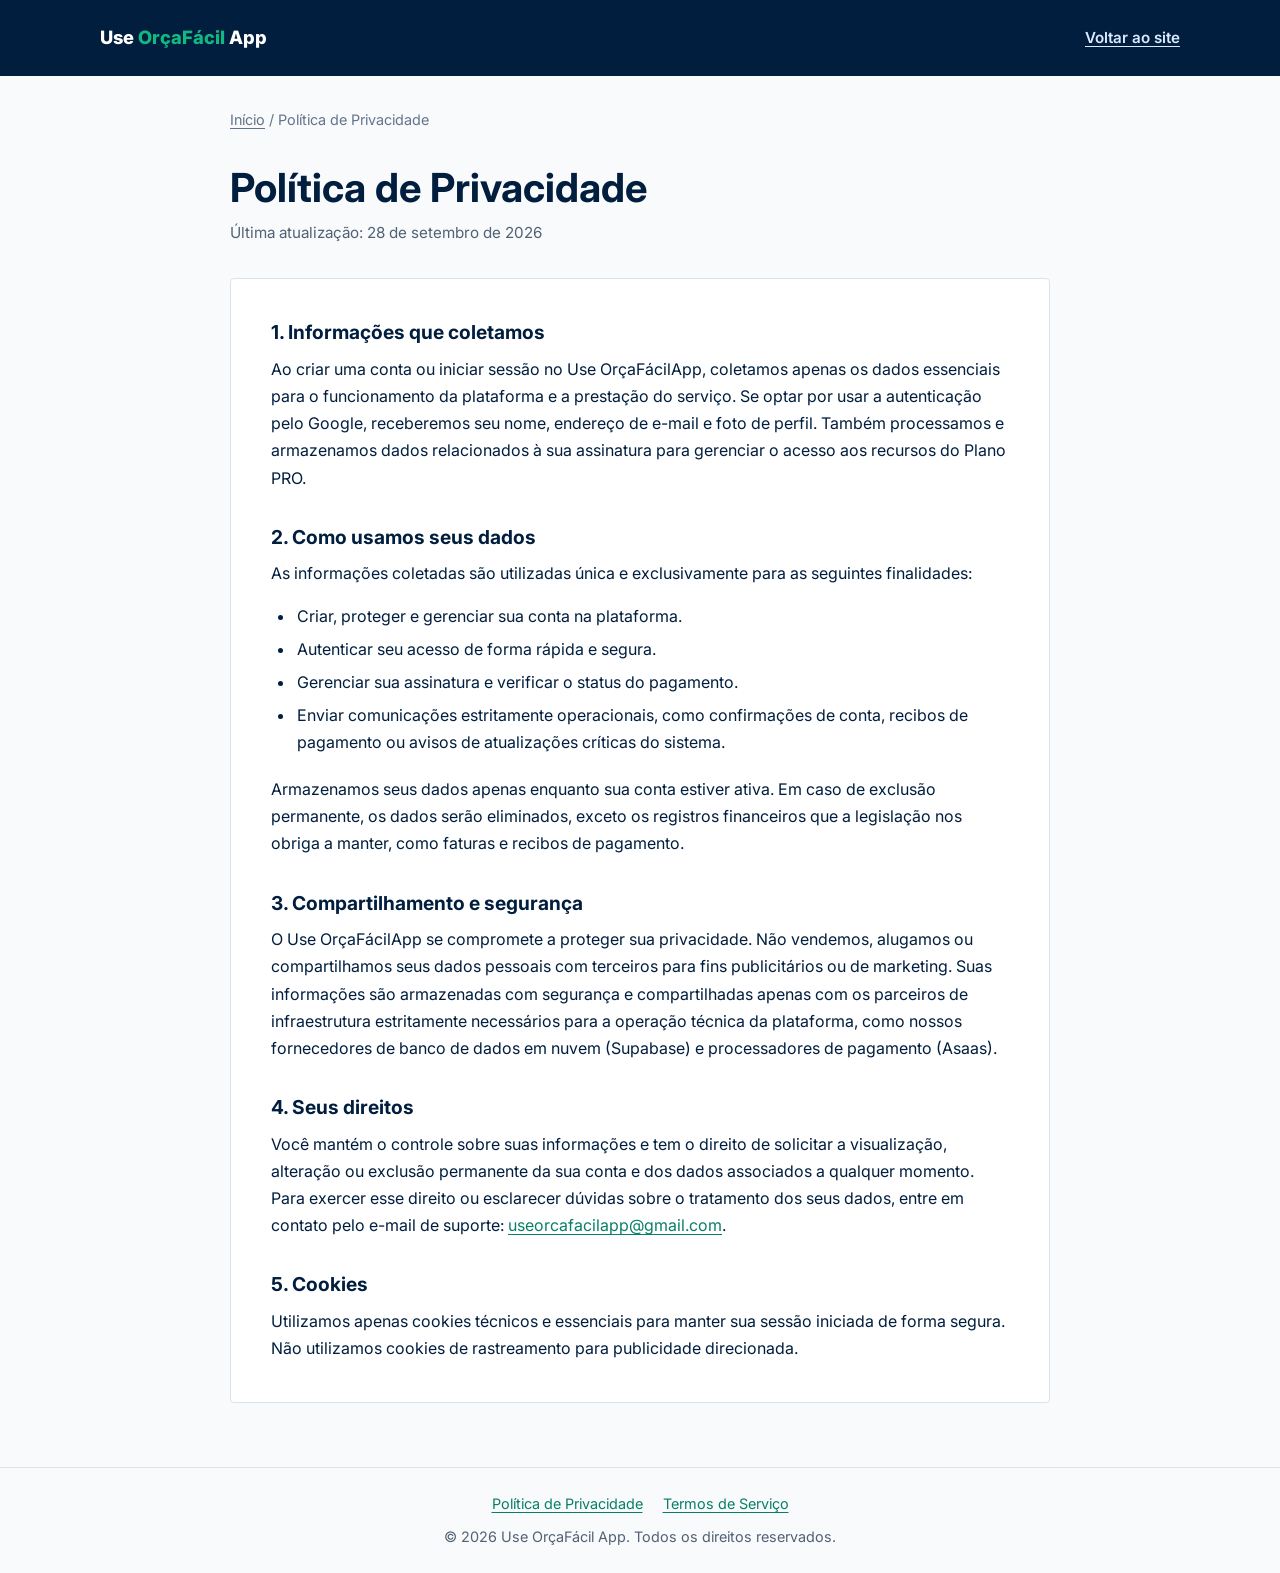
==== privacidade.html @ 3b7326a0 "Inclusão da Política de Privacidade e Termos de Serviço" ====
<!DOCTYPE html>
<html lang="pt-BR">

<head>
    <meta charset="UTF-8">
    <meta name="viewport" content="width=device-width, initial-scale=1.0">
    <meta name="theme-color" content="#011e3e">
    <meta name="description" content="Política de Privacidade do Use OrçaFácil App.">
    <title>Política de Privacidade | Use OrçaFácil App</title>
    <link rel="preconnect" href="https://fonts.googleapis.com">
    <link rel="preconnect" href="https://fonts.gstatic.com" crossorigin>
    <link href="https://fonts.googleapis.com/css2?family=Inter:wght@400;500;600;700;800&display=swap" rel="stylesheet">
    <link rel="stylesheet" href="assets/legal.css">
</head>

<body>
    <header class="legal-header">
        <div class="legal-header-inner">
            <a class="legal-brand" href="index.html">Use <span>OrçaFácil</span> App</a>
            <a class="back-link" href="index.html">Voltar ao site</a>
        </div>
    </header>

    <main class="legal-main">
        <p class="breadcrumb"><a href="index.html">Início</a> / Política de Privacidade</p>
        <h1>Política de Privacidade</h1>
        <p class="updated-at">Última atualização: 28 de setembro de 2026</p>

        <article class="legal-content" aria-label="Texto da Política de Privacidade">
            <h2>1. Informações que coletamos</h2>
            <p>Ao criar uma conta ou iniciar sessão no Use OrçaFácilApp, coletamos apenas os dados essenciais para o
                funcionamento da plataforma e a prestação do serviço. Se optar por usar a autenticação pelo Google,
                receberemos seu nome, endereço de e-mail e foto de perfil. Também processamos e armazenamos dados
                relacionados à sua assinatura para gerenciar o acesso aos recursos do Plano PRO.</p>

            <h2>2. Como usamos seus dados</h2>
            <p>As informações coletadas são utilizadas única e exclusivamente para as seguintes finalidades:</p>
            <ul>
                <li>Criar, proteger e gerenciar sua conta na plataforma.</li>
                <li>Autenticar seu acesso de forma rápida e segura.</li>
                <li>Gerenciar sua assinatura e verificar o status do pagamento.</li>
                <li>Enviar comunicações estritamente operacionais, como confirmações de conta, recibos de pagamento ou
                    avisos de atualizações críticas do sistema.</li>
            </ul>
            <p>Armazenamos seus dados apenas enquanto sua conta estiver ativa. Em caso de exclusão permanente, os dados
                serão eliminados, exceto os registros financeiros que a legislação nos obriga a manter, como faturas e
                recibos de pagamento.</p>

            <h2>3. Compartilhamento e segurança</h2>
            <p>O Use OrçaFácilApp se compromete a proteger sua privacidade. Não vendemos, alugamos ou compartilhamos
                seus
                dados pessoais com terceiros para fins publicitários ou de marketing. Suas informações são armazenadas
                com segurança e compartilhadas apenas com os parceiros de infraestrutura estritamente necessários para
                a operação técnica da plataforma, como nossos fornecedores de banco de dados em nuvem (Supabase) e
                processadores de pagamento (Asaas).</p>

            <h2>4. Seus direitos</h2>
            <p>Você mantém o controle sobre suas informações e tem o direito de solicitar a visualização, alteração ou
                exclusão permanente da sua conta e dos dados associados a qualquer momento. Para exercer esse direito ou
                esclarecer dúvidas sobre o tratamento dos seus dados, entre em contato pelo e-mail de suporte:
                <a href="mailto:useorcafacilapp@gmail.com">useorcafacilapp@gmail.com</a>.
            </p>

            <h2>5. Cookies</h2>
            <p>Utilizamos apenas cookies técnicos e essenciais para manter sua sessão iniciada de forma segura. Não
                utilizamos cookies de rastreamento para publicidade direcionada.</p>
        </article>
    </main>

    <footer class="legal-footer">
        <nav aria-label="Documentos legais">
            <a href="privacidade.html" aria-current="page">Política de Privacidade</a>
            <a href="termos-de-servico.html">Termos de Serviço</a>
        </nav>
        <p>&copy; 2026 Use OrçaFácil App. Todos os direitos reservados.</p>
    </footer>
</body>

</html>
---- assets/legal.css ----
:root {
    color-scheme: light;
    font-family: 'Inter', sans-serif;
    color: #011e3e;
    background: #f8fafc;
    font-synthesis: none;
    text-rendering: optimizeLegibility;
}

* {
    box-sizing: border-box;
}

body {
    min-width: 320px;
    min-height: 100vh;
    margin: 0;
    background: #f8fafc;
    line-height: 1.7;
}

a {
    color: #087f67;
    text-underline-offset: 0.2em;
}

a:hover {
    color: #055f50;
}

:focus-visible {
    outline: 3px solid #10b981;
    outline-offset: 3px;
}

.legal-header {
    background: #011e3e;
    color: #fff;
}

.legal-header-inner {
    display: flex;
    align-items: center;
    justify-content: space-between;
    gap: 1rem;
    width: min(100% - 2.5rem, 1080px);
    min-height: 76px;
    margin: 0 auto;
}

.legal-brand {
    color: #fff;
    font-size: 1.15rem;
    font-weight: 800;
    text-decoration: none;
}

.legal-brand span {
    color: #10b981;
}

.back-link {
    color: #dbeafe;
    font-size: 0.95rem;
    font-weight: 600;
}

.back-link:hover {
    color: #fff;
}

.legal-main {
    width: min(100% - 2.5rem, 820px);
    margin: 0 auto;
    padding: 2rem 0 4rem;
}

.breadcrumb {
    margin: 0 0 2rem;
    color: #64748b;
    font-size: 0.9rem;
}

.breadcrumb a {
    color: inherit;
}

.legal-main h1 {
    margin: 0 0 0.5rem;
    font-size: 2.5rem;
    line-height: 1.2;
}

.updated-at {
    margin: 0 0 2rem;
    color: #526174;
    font-size: 0.95rem;
}

.legal-content {
    padding: clamp(1.25rem, 5vw, 2.5rem);
    border: 1px solid #dbe3ea;
    border-radius: 4px;
    background: #fff;
}

.legal-content p {
    margin: 0 0 1rem;
}

.legal-content h2 {
    margin: 2rem 0 0.6rem;
    font-size: 1.2rem;
    line-height: 1.4;
}

.legal-content h2:first-child {
    margin-top: 0;
}

.legal-content ul {
    margin: 0 0 1.25rem;
    padding-inline-start: 1.5rem;
}

.legal-content li {
    margin-bottom: 0.35rem;
    padding-inline-start: 0.15rem;
}

.legal-content li:last-child {
    margin-bottom: 0;
}

.legal-content p:last-child {
    margin-bottom: 0;
}

.paste-notice {
    padding: 1rem 1.1rem;
    border-left: 4px solid #10b981;
    background: #ecfdf5;
    color: #164e3d;
}

.legal-footer {
    padding: 1.5rem 1.25rem;
    border-top: 1px solid #dbe3ea;
    color: #526174;
    text-align: center;
    font-size: 0.9rem;
}

.legal-footer nav {
    display: flex;
    justify-content: center;
    flex-wrap: wrap;
    gap: 0.5rem 1.25rem;
    margin-bottom: 0.5rem;
}

.legal-footer p {
    margin: 0;
}

@media (max-width: 480px) {
    .legal-header-inner {
        width: min(100% - 2rem, 1080px);
    }

    .legal-main {
        width: min(100% - 2rem, 820px);
        padding-top: 1.5rem;
    }

    .legal-brand {
        font-size: 1rem;
    }

    .back-link {
        font-size: 0.875rem;
    }

    .legal-main h1 {
        font-size: 1.9rem;
    }
}

@media (prefers-reduced-motion: reduce) {

    *,
    *::before,
    *::after {
        scroll-behavior: auto !important;
    }
}
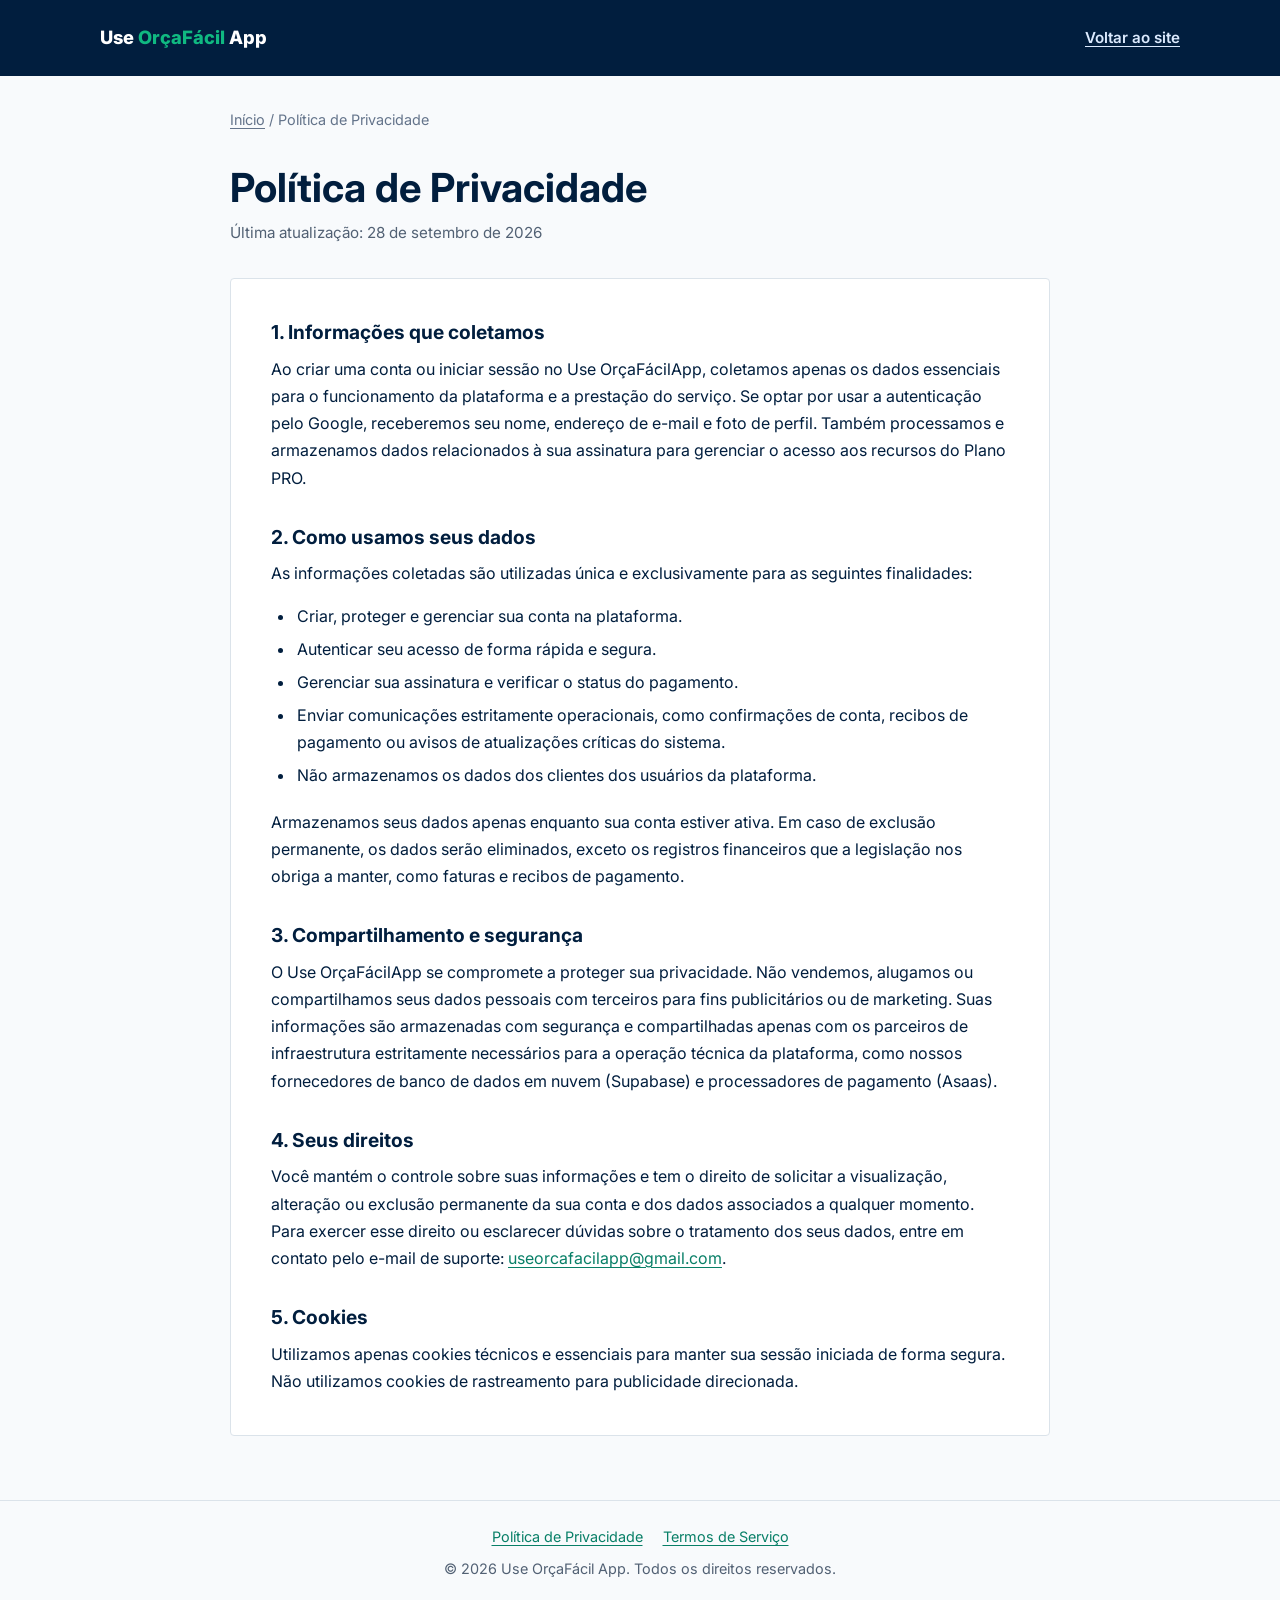
==== commit a183e07e: "Atualização da política de privacidade" ====
--- a/privacidade.html
+++ b/privacidade.html
@@ -41,6 +41,7 @@
                 <li>Gerenciar sua assinatura e verificar o status do pagamento.</li>
                 <li>Enviar comunicações estritamente operacionais, como confirmações de conta, recibos de pagamento ou
                     avisos de atualizações críticas do sistema.</li>
+                <li>Não armazenamos os dados dos clientes dos usuários da plataforma.</li>
             </ul>
             <p>Armazenamos seus dados apenas enquanto sua conta estiver ativa. Em caso de exclusão permanente, os dados
                 serão eliminados, exceto os registros financeiros que a legislação nos obriga a manter, como faturas e
